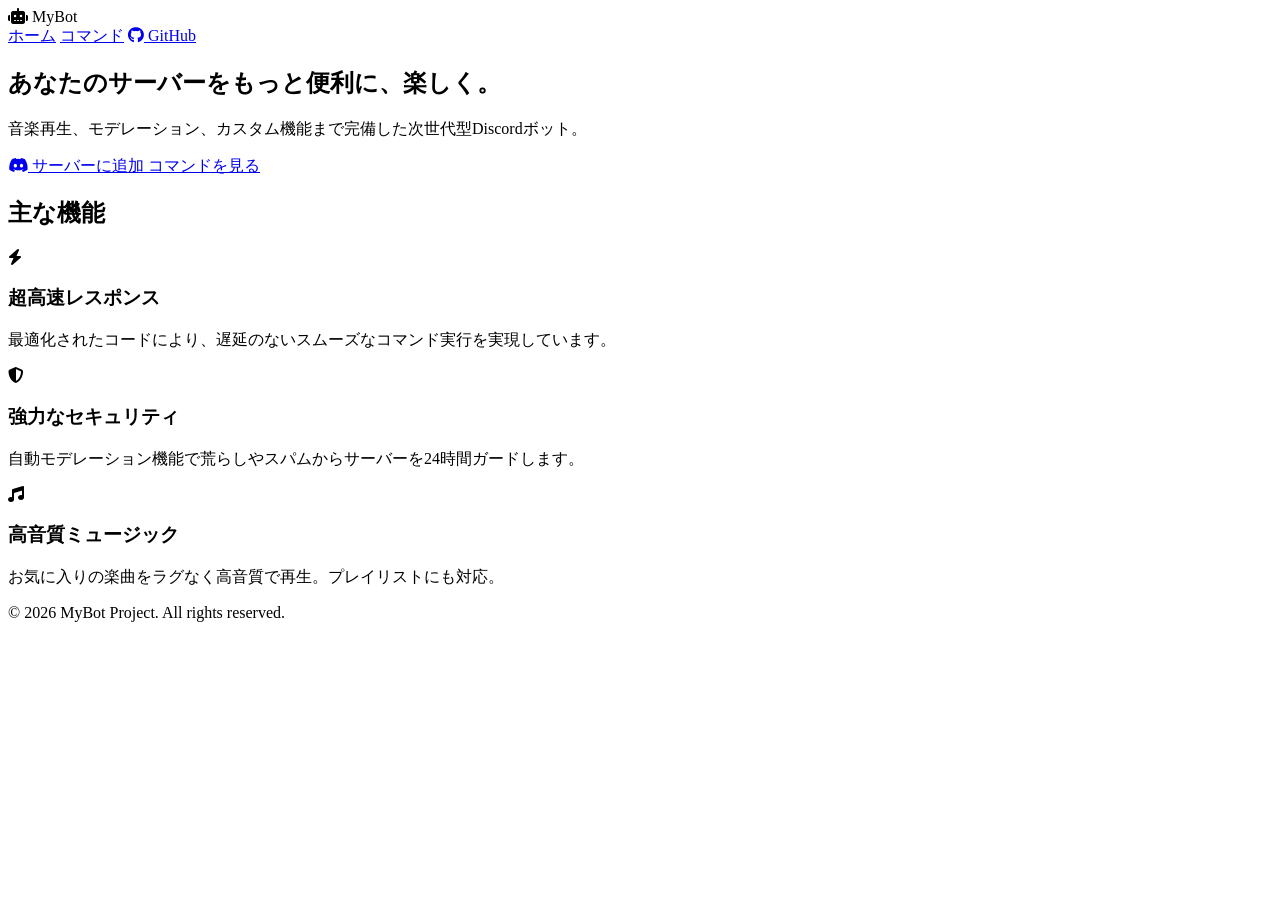
==== index.html @ 48729840 "Create index.html" ====
<!DOCTYPE html>
<html lang="ja">
<head>
    <meta charset="UTF-8">
    <meta name="viewport" content="width=device-width, initial-scale=1.0">
    <title>MyBot - 多機能Discordボット</title>
    <link rel="stylesheet" href="css/style.css">
    <link rel="stylesheet" href="https://cdnjs.cloudflare.com/ajax/libs/font-awesome/6.4.0/css/all.min.css">
</head>
<body>
    <!-- ヘッダー -->
    <header>
        <div class="logo">
            <i class="fa-solid fa-robot"></i> MyBot
        </div>
        <nav>
            <a href="index.html">ホーム</a>
            <a href="html/commands.html">コマンド</a>
            <a href="https://github.com/your-username/your-repo" target="_blank"><i class="fa-brands fa-github"></i> GitHub</a>
        </nav>
    </header>

    <!-- ヒーローセクション -->
    <section class="hero">
        <div class="hero-content">
            <h1>あなたのサーバーをもっと便利に、楽しく。</h1>
            <p>音楽再生、モデレーション、カスタム機能まで完備した次世代型Discordボット。</p>
            <div class="hero-buttons">
                <a href="https://discord.com/oauth2/authorize?client_id=YOUR_CLIENT_ID" class="btn-primary" target="_blank">
                    <i class="fa-brands fa-discord"></i> サーバーに追加
                </a>
                <a href="html/commands.html" class="btn-secondary">コマンドを見る</a>
            </div>
        </div>
    </section>

    <!-- 特徴セクション -->
    <section class="features">
        <h2>主な機能</h2>
        <div class="feature-grid">
            <div class="feature-card">
                <i class="fa-solid fa-bolt"></i>
                <h3>超高速レスポンス</h3>
                <p>最適化されたコードにより、遅延のないスムーズなコマンド実行を実現しています。</p>
            </div>
            <div class="feature-card">
                <i class="fa-solid fa-shield-halved"></i>
                <h3>強力なセキュリティ</h3>
                <p>自動モデレーション機能で荒らしやスパムからサーバーを24時間ガードします。</p>
            </div>
            <div class="feature-card">
                <i class="fa-solid fa-music"></i>
                <h3>高音質ミュージック</h3>
                <p>お気に入りの楽曲をラグなく高音質で再生。プレイリストにも対応。</p>
            </div>
        </div>
    </section>

    <!-- フッター -->
    <footer>
        <p>&copy; 2026 MyBot Project. All rights reserved.</p>
    </footer>

    <script src="js/main.js"></script>
</body>
</html>
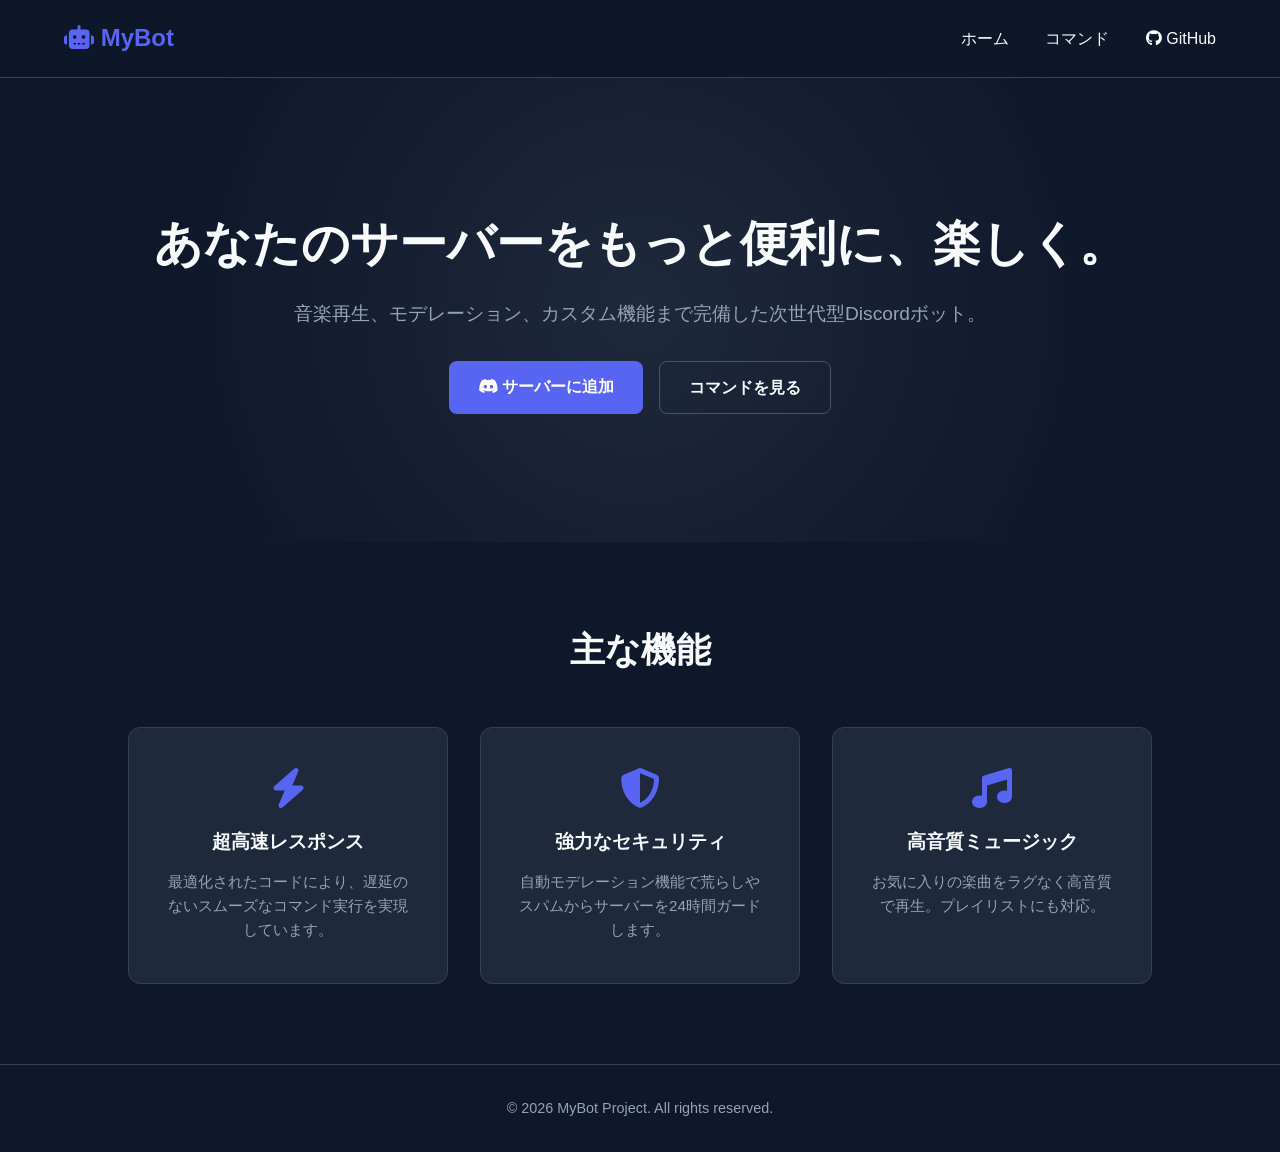
==== commit 40104878: "Update index.html" ====
--- a/index.html
+++ b/index.html
@@ -26,7 +26,7 @@
             <h1>あなたのサーバーをもっと便利に、楽しく。</h1>
             <p>音楽再生、モデレーション、カスタム機能まで完備した次世代型Discordボット。</p>
             <div class="hero-buttons">
-                <a href="https://discord.com/oauth2/authorize?client_id=YOUR_CLIENT_ID" class="btn-primary" target="_blank">
+                <a href="https://discord.com/oauth2/authorize?client_id=1528013651384991754&permissions=2147551232&integration_type=0&scope=applications.commands+bot" class="btn-primary" target="_blank">
                     <i class="fa-brands fa-discord"></i> サーバーに追加
                 </a>
                 <a href="html/commands.html" class="btn-secondary">コマンドを見る</a>
--- a/css/style.css
+++ b/css/style.css
@@ -0,0 +1,162 @@
+:root {
+    --bg-color: #0f172a;
+    --card-bg: #1e293b;
+    --text-color: #f8fafc;
+    --text-muted: #94a3b8;
+    --accent-color: #5865F2; /* Discordカラー */
+    --accent-hover: #4752c4;
+}
+
+* {
+    margin: 0;
+    padding: 0;
+    box-sizing: border-box;
+}
+
+body {
+    font-family: 'Segoe UI', Tahoma, Geneva, Verdana, sans-serif;
+    background-color: var(--bg-color);
+    color: var(--text-color);
+    line-height: 1.6;
+}
+
+/* ヘッダー */
+header {
+    display: flex;
+    justify-content: space-between;
+    align-items: center;
+    padding: 1.2rem 5%;
+    background-color: rgba(15, 23, 42, 0.9);
+    position: sticky;
+    top: 0;
+    backdrop-filter: blur(10px);
+    border-bottom: 1px solid #334155;
+    z-index: 1000;
+}
+
+.logo {
+    font-size: 1.5rem;
+    font-weight: bold;
+    color: var(--accent-color);
+}
+
+nav a {
+    color: var(--text-color);
+    text-decoration: none;
+    margin-left: 2rem;
+    transition: color 0.2s;
+}
+
+nav a:hover {
+    color: var(--accent-color);
+}
+
+/* ヒーローセクション */
+.hero {
+    display: flex;
+    justify-content: center;
+    align-items: center;
+    text-align: center;
+    padding: 8rem 1rem;
+    background: radial-gradient(circle at center, #1e293b 0%, var(--bg-color) 70%);
+}
+
+.hero-content h1 {
+    font-size: 3rem;
+    margin-bottom: 1rem;
+    font-weight: 800;
+}
+
+.hero-content p {
+    font-size: 1.2rem;
+    color: var(--text-muted);
+    margin-bottom: 2rem;
+}
+
+.hero-buttons {
+    display: flex;
+    gap: 1rem;
+    justify-content: center;
+}
+
+.btn-primary, .btn-secondary {
+    padding: 0.8rem 1.8rem;
+    border-radius: 8px;
+    text-decoration: none;
+    font-weight: bold;
+    transition: background 0.2s, transform 0.1s;
+}
+
+.btn-primary {
+    background-color: var(--accent-color);
+    color: white;
+}
+
+.btn-primary:hover {
+    background-color: var(--accent-hover);
+    transform: translateY(-2px);
+}
+
+.btn-secondary {
+    background-color: transparent;
+    color: var(--text-color);
+    border: 1px solid #475569;
+}
+
+.btn-secondary:hover {
+    background-color: #334155;
+    transform: translateY(-2px);
+}
+
+/* 特徴セクション */
+.features {
+    padding: 5rem 10%;
+    text-align: center;
+}
+
+.features h2 {
+    font-size: 2.2rem;
+    margin-bottom: 3rem;
+}
+
+.feature-grid {
+    display: grid;
+    grid-template-columns: repeat(auto-fit, minmax(280px, 1fr));
+    gap: 2rem;
+}
+
+.feature-card {
+    background-color: var(--card-bg);
+    padding: 2.5rem 2rem;
+    border-radius: 12px;
+    border: 1px solid #334155;
+    transition: transform 0.2s;
+}
+
+.feature-card:hover {
+    transform: translateY(-5px);
+}
+
+.feature-card i {
+    font-size: 2.5rem;
+    color: var(--accent-color);
+    margin-bottom: 1.2rem;
+}
+
+.feature-card h3 {
+    margin-bottom: 0.8rem;
+}
+
+.feature-card p {
+    color: var(--text-muted);
+    font-size: 0.95rem;
+}
+
+/* フッター */
+footer {
+    text-align: center;
+    padding: 2rem;
+    border-top: 1px solid #334155;
+    color: var(--text-muted);
+    font-size: 0.9rem;
+}
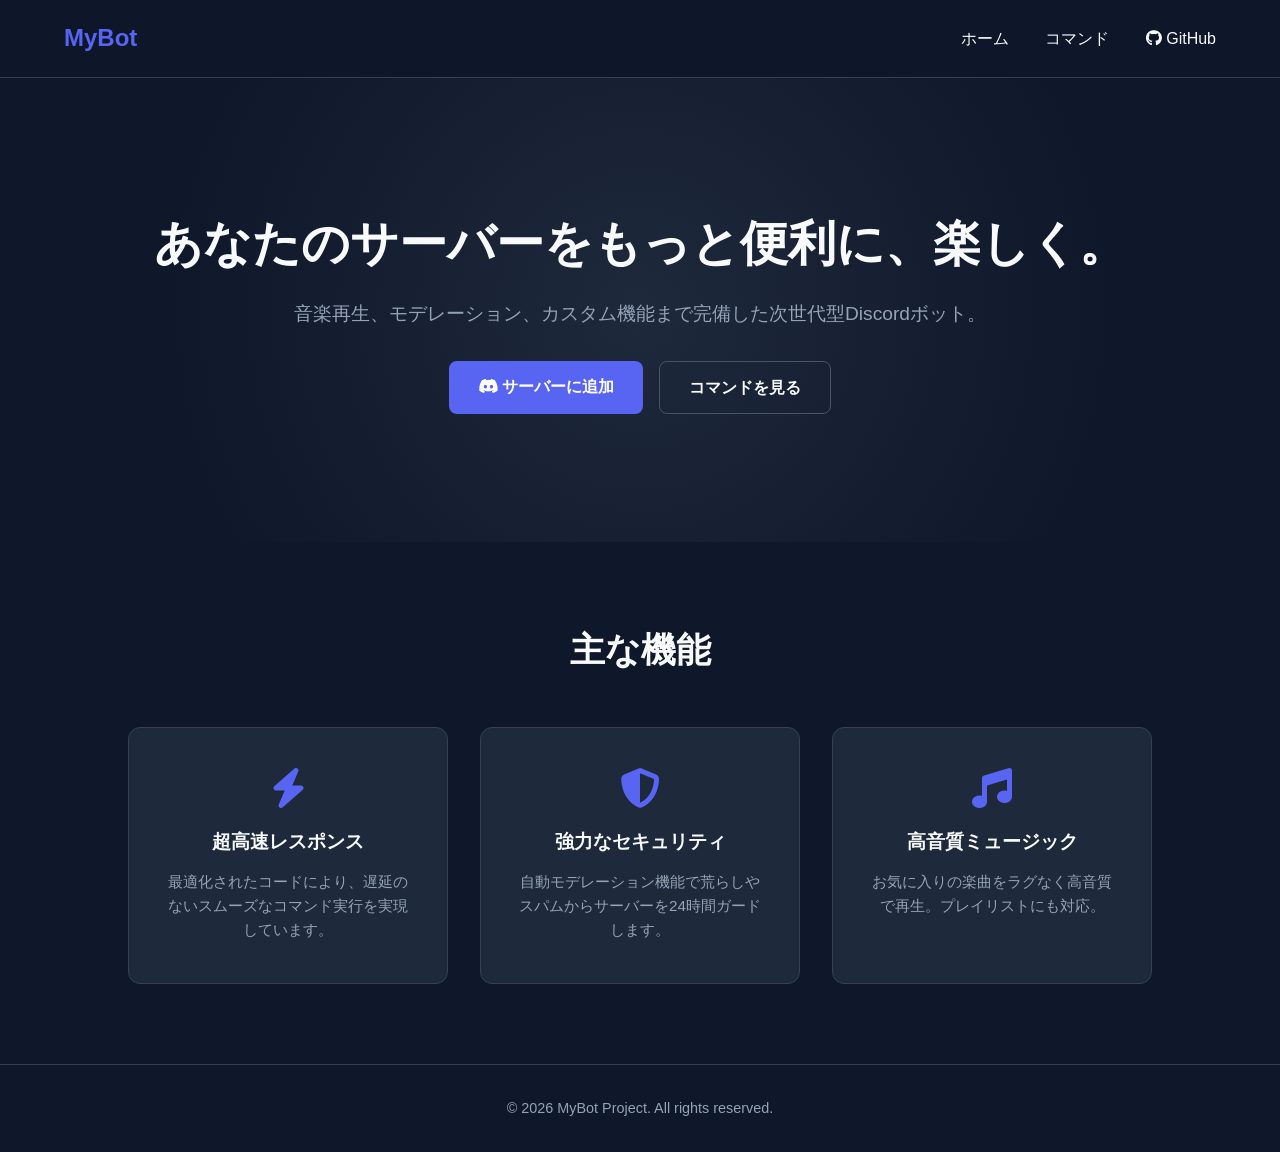
==== commit 06b3fcb9: "Update index.html" ====
--- a/index.html
+++ b/index.html
@@ -3,7 +3,7 @@
 <head>
     <meta charset="UTF-8">
     <meta name="viewport" content="width=device-width, initial-scale=1.0">
-    <title>MyBot - 多機能Discordボット</title>
+    <title>Bot - 多機能Discordボット</title>
     <link rel="stylesheet" href="css/style.css">
     <link rel="stylesheet" href="https://cdnjs.cloudflare.com/ajax/libs/font-awesome/6.4.0/css/all.min.css">
 </head>
@@ -11,7 +11,7 @@
     <!-- ヘッダー -->
     <header>
         <div class="logo">
-            <i class="fa-solid fa-robot"></i> MyBot
+            MyBot
         </div>
         <nav>
             <a href="index.html">ホーム</a>
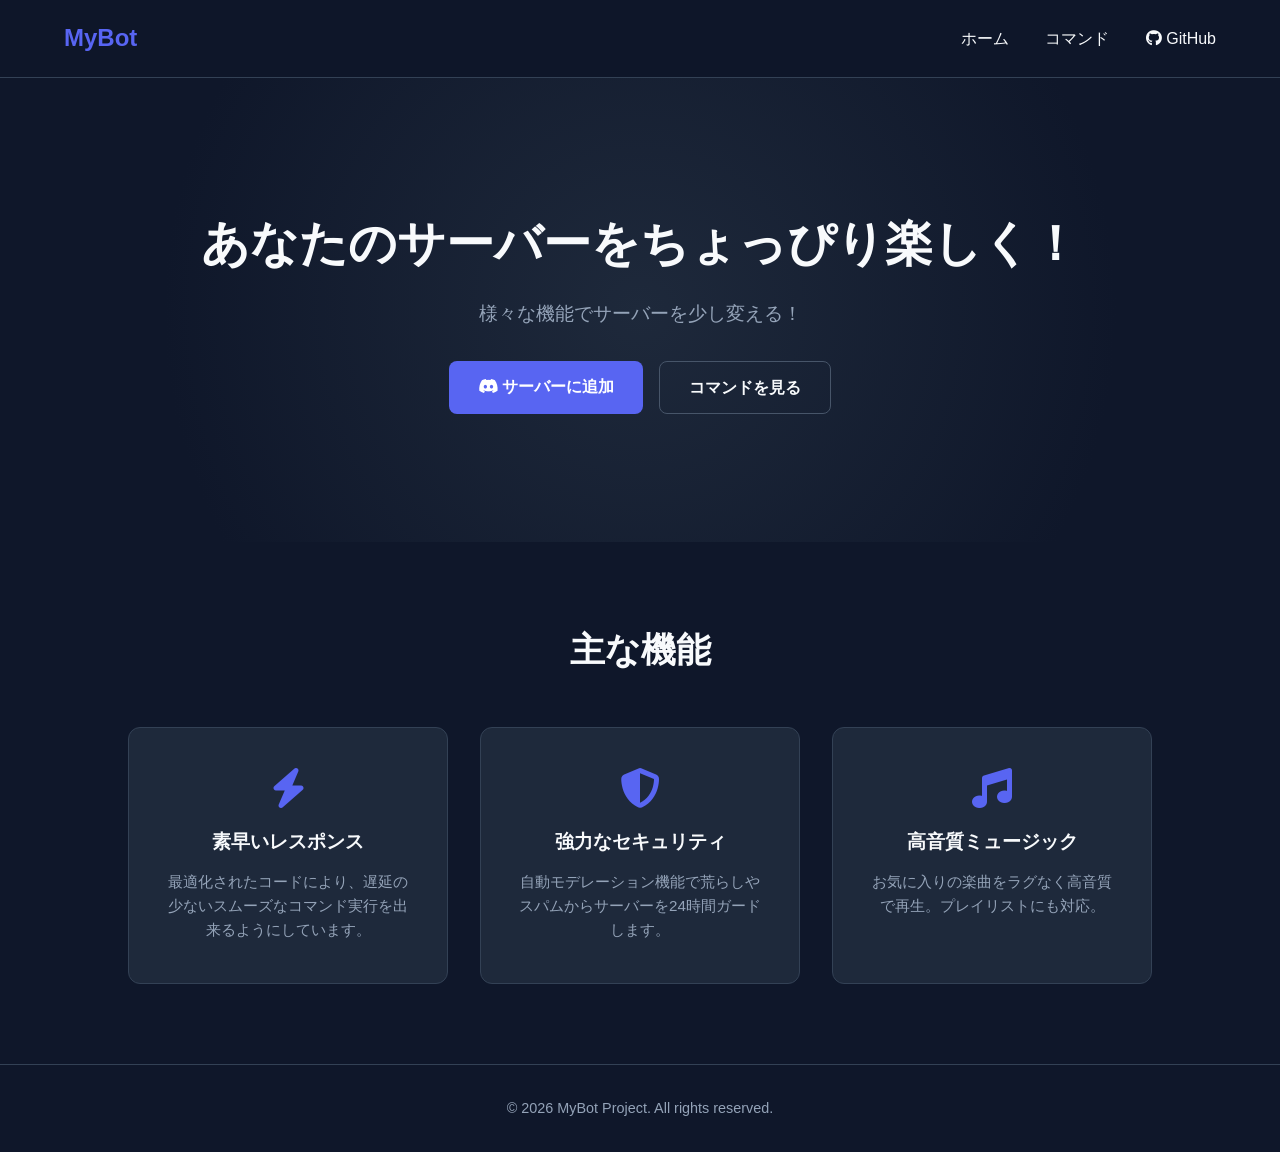
==== commit c3d9858a: "Update index.html" ====
--- a/index.html
+++ b/index.html
@@ -23,8 +23,8 @@
     <!-- ヒーローセクション -->
     <section class="hero">
         <div class="hero-content">
-            <h1>あなたのサーバーをもっと便利に、楽しく。</h1>
-            <p>音楽再生、モデレーション、カスタム機能まで完備した次世代型Discordボット。</p>
+            <h1>あなたのサーバーをちょっぴり楽しく！</h1>
+            <p>様々な機能でサーバーを少し変える！</p>
             <div class="hero-buttons">
                 <a href="https://discord.com/oauth2/authorize?client_id=1528013651384991754&permissions=2147551232&integration_type=0&scope=applications.commands+bot" class="btn-primary" target="_blank">
                     <i class="fa-brands fa-discord"></i> サーバーに追加
@@ -40,8 +40,8 @@
         <div class="feature-grid">
             <div class="feature-card">
                 <i class="fa-solid fa-bolt"></i>
-                <h3>超高速レスポンス</h3>
-                <p>最適化されたコードにより、遅延のないスムーズなコマンド実行を実現しています。</p>
+                <h3>素早いレスポンス</h3>
+                <p>最適化されたコードにより、遅延の少ないスムーズなコマンド実行を出来るようにしています。</p>
             </div>
             <div class="feature-card">
                 <i class="fa-solid fa-shield-halved"></i>
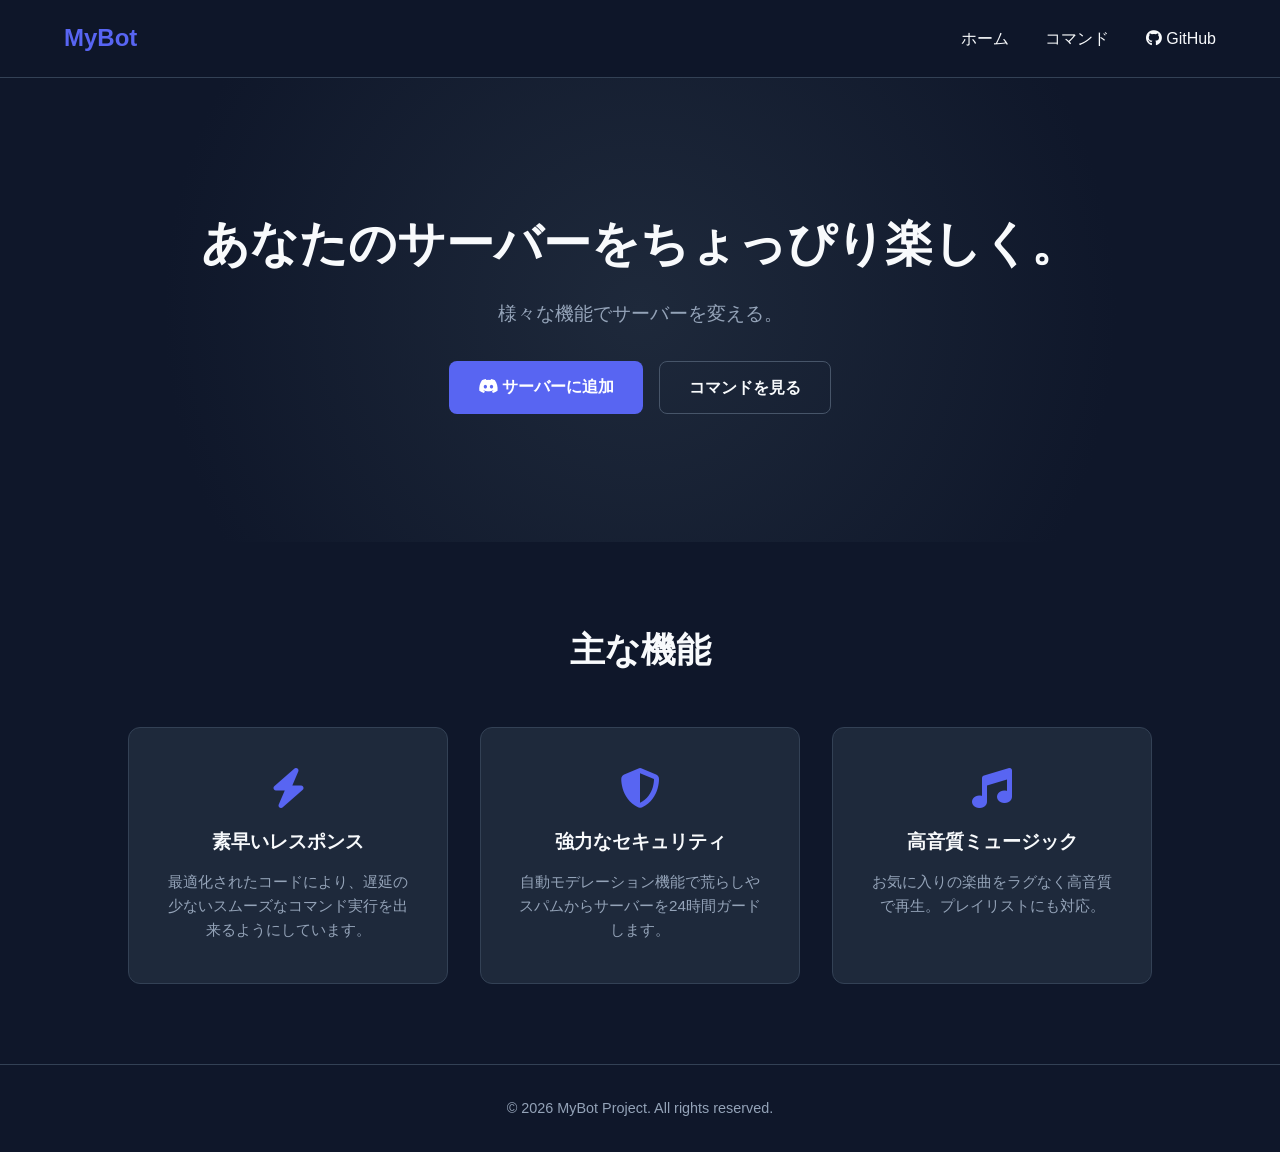
==== commit 232434fb: "Update index.html" ====
--- a/index.html
+++ b/index.html
@@ -16,15 +16,15 @@
         <nav>
             <a href="index.html">ホーム</a>
             <a href="html/commands.html">コマンド</a>
-            <a href="https://github.com/your-username/your-repo" target="_blank"><i class="fa-brands fa-github"></i> GitHub</a>
+            <a href="https://github.com/Lune1221/Discord-Bot" target="_blank"><i class="fa-brands fa-github"></i> GitHub</a>
         </nav>
     </header>
 
     <!-- ヒーローセクション -->
     <section class="hero">
         <div class="hero-content">
-            <h1>あなたのサーバーをちょっぴり楽しく！</h1>
-            <p>様々な機能でサーバーを少し変える！</p>
+            <h1>あなたのサーバーをちょっぴり楽しく。</h1>
+            <p>様々な機能でサーバーを変える。</p>
             <div class="hero-buttons">
                 <a href="https://discord.com/oauth2/authorize?client_id=1528013651384991754&permissions=2147551232&integration_type=0&scope=applications.commands+bot" class="btn-primary" target="_blank">
                     <i class="fa-brands fa-discord"></i> サーバーに追加
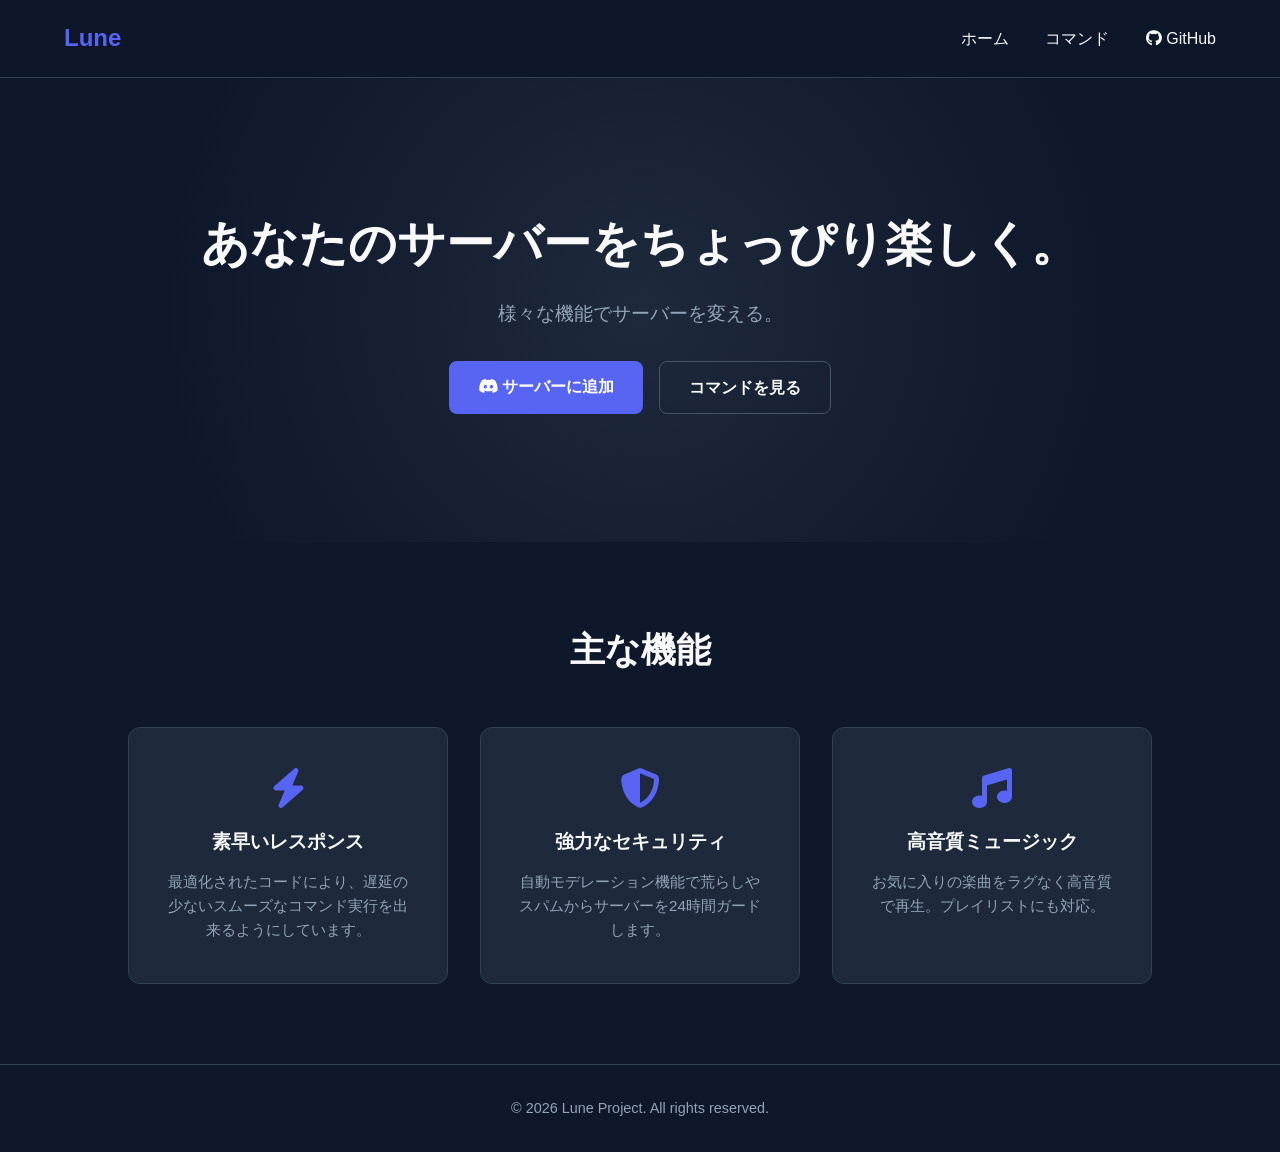
==== commit 2b1a969d: "Update index.html" ====
--- a/index.html
+++ b/index.html
@@ -11,7 +11,7 @@
     <!-- ヘッダー -->
     <header>
         <div class="logo">
-            MyBot
+            Lune
         </div>
         <nav>
             <a href="index.html">ホーム</a>
@@ -58,7 +58,7 @@
 
     <!-- フッター -->
     <footer>
-        <p>&copy; 2026 MyBot Project. All rights reserved.</p>
+        <p>&copy; 2026 Lune Project. All rights reserved.</p>
     </footer>
 
     <script src="js/main.js"></script>
